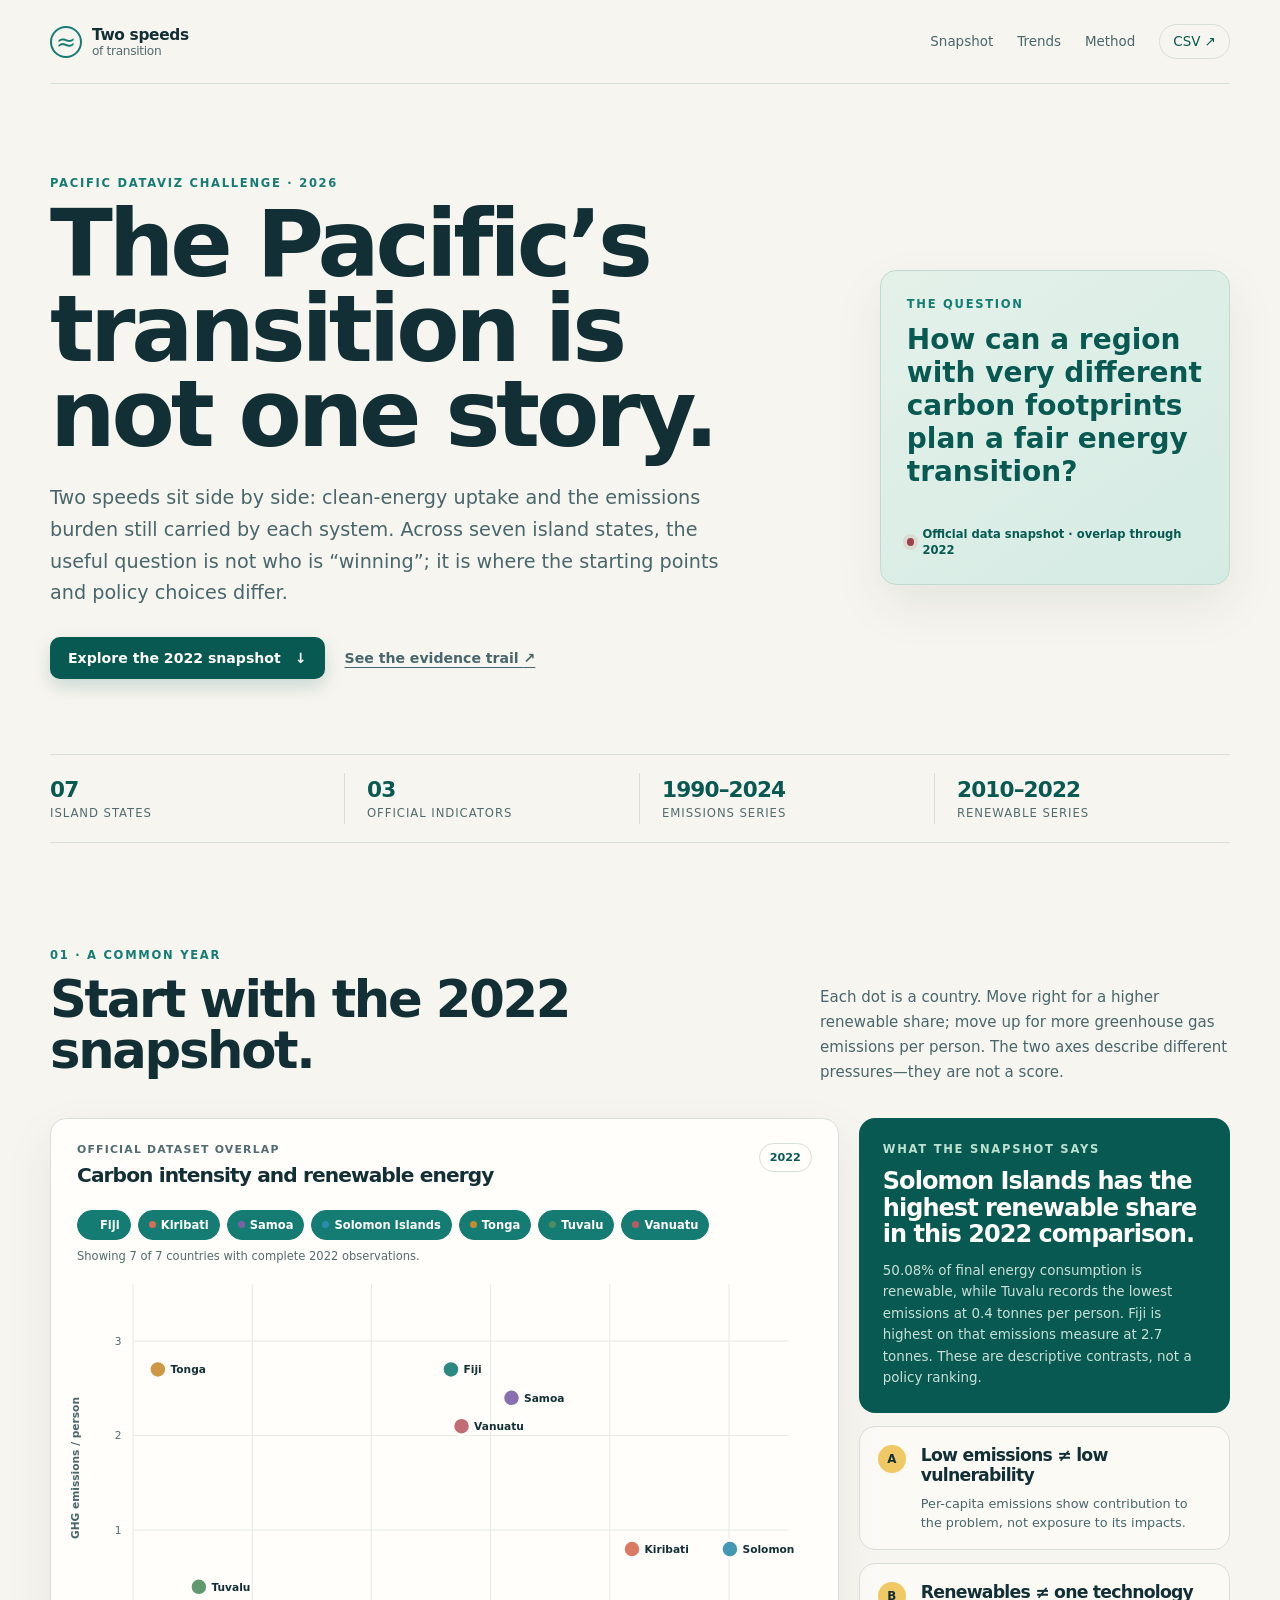
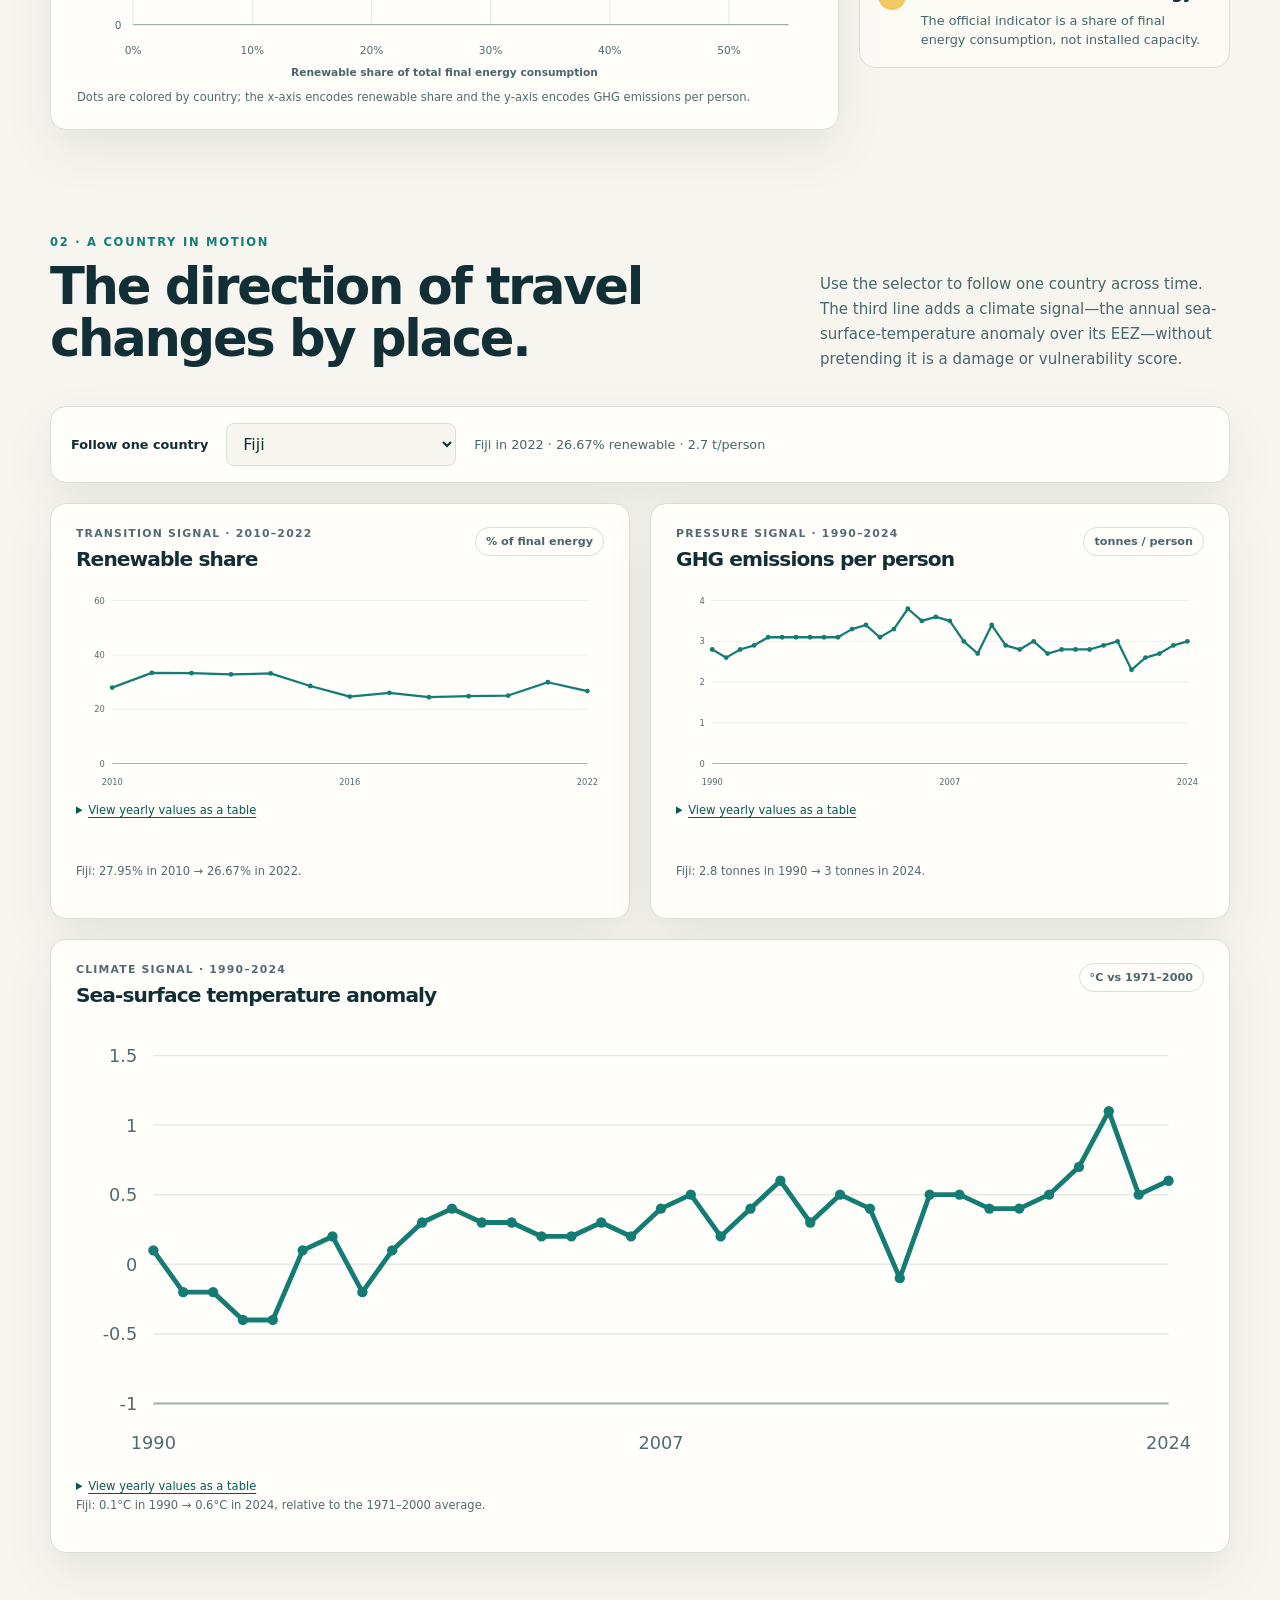
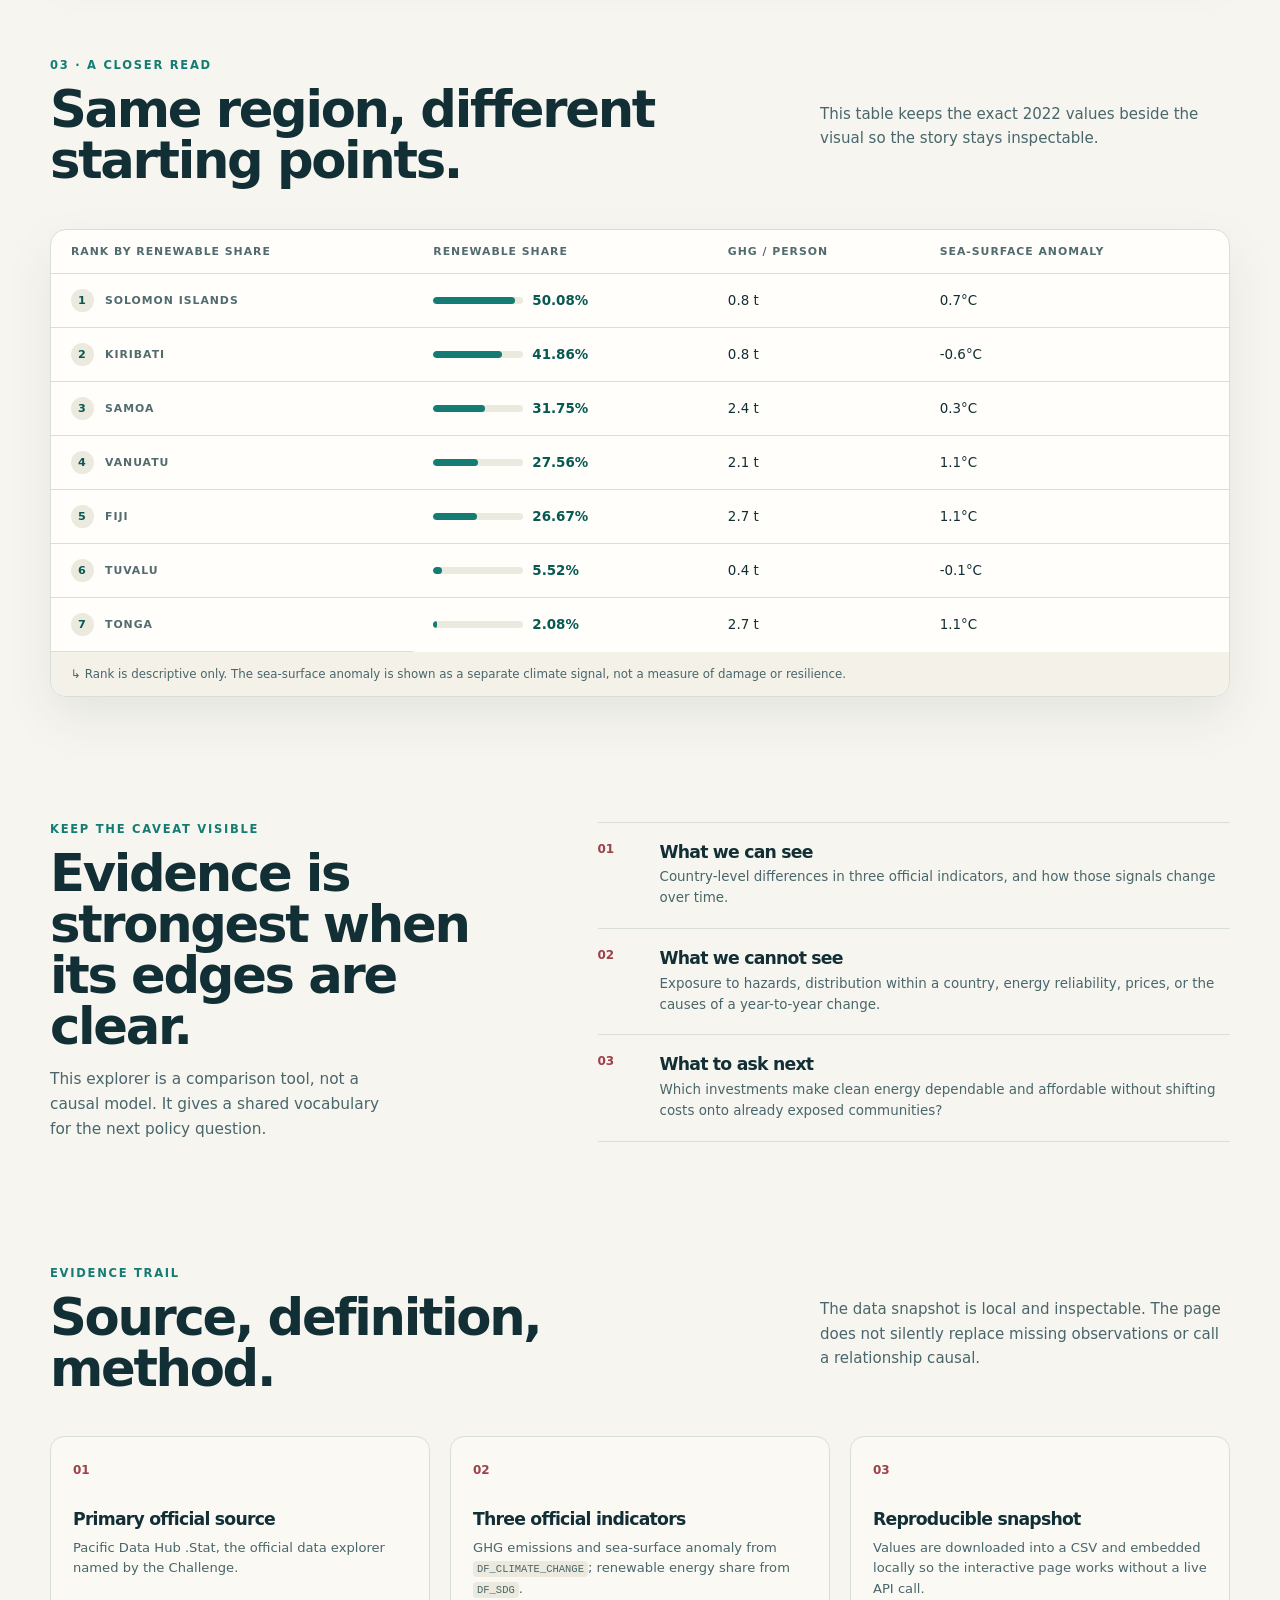
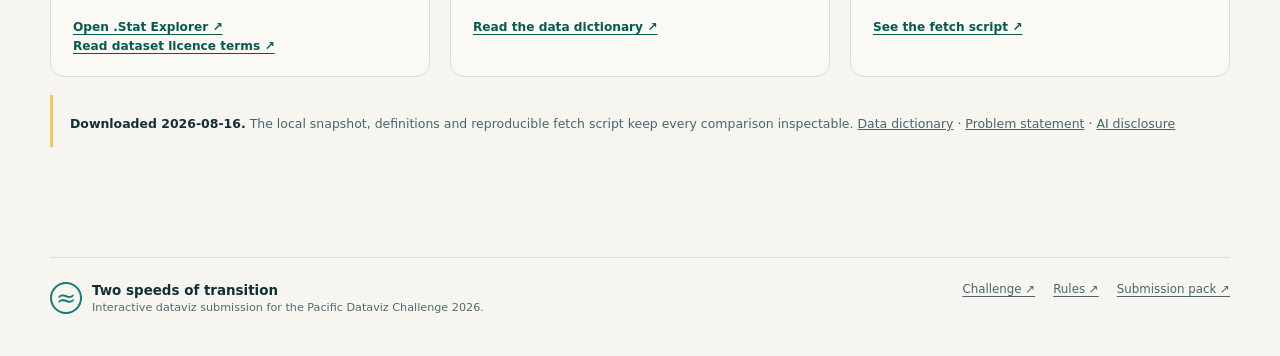
==== src/index.html @ 87bb4f70 "Publish Pacific Dataviz Challenge 2026" ====
<!doctype html>
<html lang="en">
<head>
  <meta charset="utf-8">
  <meta name="viewport" content="width=device-width, initial-scale=1">
  <meta name="description" content="An interactive Pacific climate data story comparing greenhouse gas emissions per capita with renewable energy share.">
  <title>Two speeds of transition | Pacific Dataviz Challenge 2026</title>
  <link rel="stylesheet" href="styles.css">
  <script src="data.js" defer></script>
  <script src="app.js" defer></script>
</head>
<body>
  <a class="skip-link" href="#explorer">Skip to the data story</a>

  <header class="site-header wrapper">
    <a class="brand" href="#top" aria-label="Two speeds of transition home">
      <span class="brand-mark" aria-hidden="true">≈</span>
      <span><strong>Two speeds</strong><small>of transition</small></span>
    </a>
    <nav class="site-nav" aria-label="Primary navigation">
      <a href="#snapshot">Snapshot</a>
      <a href="#trends">Trends</a>
      <a href="#method">Method</a>
      <a class="nav-download" href="../data/pacific_climate_transition.csv" download>CSV ↗</a>
    </nav>
  </header>

  <main id="top">
    <section class="hero wrapper" aria-labelledby="page-title">
      <div class="hero-copy">
        <p class="eyebrow">Pacific Dataviz Challenge · 2026</p>
        <h1 id="page-title">The Pacific’s transition is not one story.</h1>
        <p class="hero-lede">Two speeds sit side by side: clean-energy uptake and the emissions burden still carried by each system. Across seven island states, the useful question is not who is “winning”; it is where the starting points and policy choices differ.</p>
        <div class="hero-actions">
          <a class="button button-primary" href="#snapshot">Explore the 2022 snapshot <span aria-hidden="true">↓</span></a>
          <a class="text-link" href="#method">See the evidence trail <span aria-hidden="true">↗</span></a>
        </div>
      </div>
      <aside class="hero-note" aria-label="The question this visualisation addresses">
        <p class="eyebrow">The question</p>
        <p class="question">How can a region with very different carbon footprints plan a fair energy transition?</p>
        <div class="hero-note-footer"><span class="live-dot" aria-hidden="true"></span> Official data snapshot · overlap through 2022</div>
      </aside>
    </section>

    <section class="proof-strip wrapper" aria-label="Dataset summary">
      <div><strong>07</strong><span>island states</span></div>
      <div><strong>03</strong><span>official indicators</span></div>
      <div><strong>1990–2024</strong><span>emissions series</span></div>
      <div><strong>2010–2022</strong><span>renewable series</span></div>
    </section>

    <div id="explorer" class="wrapper" tabindex="-1">
      <section id="snapshot" class="story-section" aria-labelledby="snapshot-title">
        <div class="section-heading">
          <div>
            <p class="eyebrow">01 · A common year</p>
            <h2 id="snapshot-title">Start with the 2022 snapshot.</h2>
          </div>
          <p class="section-intro">Each dot is a country. Move right for a higher renewable share; move up for more greenhouse gas emissions per person. The two axes describe different pressures—they are not a score.</p>
        </div>

        <div class="story-grid snapshot-grid">
          <article class="panel chart-panel">
            <div class="panel-heading">
              <div><span class="panel-kicker">Official dataset overlap</span><h3>Carbon intensity and renewable energy</h3></div>
              <span class="year-pill">2022</span>
            </div>
            <div id="country-filters" class="country-filters" role="group" aria-label="Highlight countries">
              <span class="chart-loading">Loading country controls…</span>
            </div>
            <p id="snapshot-data-status" class="chart-footnote" role="status" aria-live="polite"></p>
            <div id="scatter-chart" class="chart-shell" aria-live="polite">
              <p class="chart-loading">Loading official observations…</p>
            </div>
            <div class="chart-footnote">Dots are colored by country; the x-axis encodes renewable share and the y-axis encodes GHG emissions per person.</div>
          </article>

          <aside class="insight-stack">
            <article class="insight-card insight-primary">
              <p class="eyebrow">What the snapshot says</p>
              <p id="snapshot-takeaway" class="insight-title" aria-live="polite" aria-atomic="true">Solomon Islands has the highest renewable share in this 2022 comparison.</p>
              <p id="snapshot-detail" aria-live="polite" aria-atomic="true">50.08% of final energy consumption is renewable, while Tuvalu records the lowest emissions at 0.4 tonnes per person. These are descriptive contrasts, not a policy ranking.</p>
            </article>
            <article class="mini-card">
              <span class="mini-index">A</span>
              <div><h3>Low emissions ≠ low vulnerability</h3><p>Per-capita emissions show contribution to the problem, not exposure to its impacts.</p></div>
            </article>
            <article class="mini-card">
              <span class="mini-index">B</span>
              <div><h3>Renewables ≠ one technology</h3><p>The official indicator is a share of final energy consumption, not installed capacity.</p></div>
            </article>
          </aside>
        </div>
      </section>

      <section id="trends" class="story-section" aria-labelledby="trends-title">
        <div class="section-heading">
          <div>
            <p class="eyebrow">02 · A country in motion</p>
            <h2 id="trends-title">The direction of travel changes by place.</h2>
          </div>
          <p class="section-intro">Use the selector to follow one country across time. The third line adds a climate signal—the annual sea-surface-temperature anomaly over its EEZ—without pretending it is a damage or vulnerability score.</p>
        </div>

        <div class="trend-toolbar panel">
          <label for="country-select">Follow one country</label>
          <select id="country-select" aria-label="Choose a country for the trend charts"></select>
            <p id="trend-summary" class="toolbar-summary" aria-live="polite" aria-atomic="true">Loading…</p>
        </div>

        <div class="trend-grid">
          <article class="panel line-panel">
            <div class="panel-heading"><div><span class="panel-kicker">Transition signal · 2010–2022</span><h3>Renewable share</h3></div><span class="unit-pill">% of final energy</span></div>
            <div id="renewable-chart" class="chart-shell chart-shell-small"><p class="chart-loading">Loading trend…</p></div>
            <p id="renewable-caption" class="chart-caption"></p>
          </article>
          <article class="panel line-panel">
            <div class="panel-heading"><div><span class="panel-kicker">Pressure signal · 1990–2024</span><h3>GHG emissions per person</h3></div><span class="unit-pill">tonnes / person</span></div>
            <div id="emissions-chart" class="chart-shell chart-shell-small"><p class="chart-loading">Loading trend…</p></div>
            <p id="emissions-caption" class="chart-caption"></p>
          </article>
          <article class="panel line-panel climate-panel">
            <div class="panel-heading"><div><span class="panel-kicker">Climate signal · 1990–2024</span><h3>Sea-surface temperature anomaly</h3></div><span class="unit-pill">°C vs 1971–2000</span></div>
            <div id="sst-chart" class="chart-shell chart-shell-small"><p class="chart-loading">Loading trend…</p></div>
            <p id="sst-caption" class="chart-caption"></p>
          </article>
        </div>
      </section>

      <section class="story-section" aria-labelledby="comparison-title">
        <div class="section-heading compact-heading">
          <div><p class="eyebrow">03 · A closer read</p><h2 id="comparison-title">Same region, different starting points.</h2></div>
          <p class="section-intro">This table keeps the exact 2022 values beside the visual so the story stays inspectable.</p>
        </div>
        <article class="panel table-panel">
          <div class="table-wrap">
            <table>
              <caption class="sr-only">2022 comparison of renewable energy share and greenhouse gas emissions per capita</caption>
              <thead><tr><th scope="col">Rank by renewable share</th><th scope="col">Renewable share</th><th scope="col">GHG / person</th><th scope="col">Sea-surface anomaly</th></tr></thead>
              <tbody id="comparison-table"><tr><td colspan="4">Loading official observations…</td></tr></tbody>
            </table>
          </div>
          <p class="table-note"><span aria-hidden="true">↳</span> Rank is descriptive only. The sea-surface anomaly is shown as a separate climate signal, not a measure of damage or resilience.</p>
        </article>
      </section>

      <section class="limits-section" aria-labelledby="limits-title">
        <div class="limits-intro"><p class="eyebrow">Keep the caveat visible</p><h2 id="limits-title">Evidence is strongest when its edges are clear.</h2><p>This explorer is a comparison tool, not a causal model. It gives a shared vocabulary for the next policy question.</p></div>
        <div class="limits-list">
          <div class="limit-item"><span>01</span><div><h3>What we can see</h3><p>Country-level differences in three official indicators, and how those signals change over time.</p></div></div>
          <div class="limit-item"><span>02</span><div><h3>What we cannot see</h3><p>Exposure to hazards, distribution within a country, energy reliability, prices, or the causes of a year-to-year change.</p></div></div>
          <div class="limit-item"><span>03</span><div><h3>What to ask next</h3><p>Which investments make clean energy dependable and affordable without shifting costs onto already exposed communities?</p></div></div>
        </div>
      </section>

      <section id="method" class="method-section" aria-labelledby="method-title">
        <div class="section-heading compact-heading">
          <div><p class="eyebrow">Evidence trail</p><h2 id="method-title">Source, definition, method.</h2></div>
          <p class="section-intro">The data snapshot is local and inspectable. The page does not silently replace missing observations or call a relationship causal.</p>
        </div>
        <div class="method-grid">
          <article class="method-card"><span class="method-number">01</span><h3>Primary official source</h3><p>Pacific Data Hub .Stat, the official data explorer named by the Challenge.</p><a href="https://stats.pacificdata.org/" target="_blank" rel="noopener noreferrer">Open .Stat Explorer ↗</a><br><a href="https://pacificdata.org/terms-use" target="_blank" rel="noopener noreferrer">Read dataset licence terms ↗</a></article>
          <article class="method-card"><span class="method-number">02</span><h3>Three official indicators</h3><p>GHG emissions and sea-surface anomaly from <code>DF_CLIMATE_CHANGE</code>; renewable energy share from <code>DF_SDG</code>.</p><a href="../data/data_dictionary.md">Read the data dictionary ↗</a></article>
          <article class="method-card"><span class="method-number">03</span><h3>Reproducible snapshot</h3><p>Values are downloaded into a CSV and embedded locally so the interactive page works without a live API call.</p><a href="../scripts/fetch_official_data.py">See the fetch script ↗</a></article>
        </div>
        <div class="source-callout"><strong>Downloaded <span id="snapshot-date">from the official API</span>.</strong> The local snapshot, definitions and reproducible fetch script keep every comparison inspectable. <span class="evidence-links"><a href="../data/data_dictionary.md">Data dictionary</a> · <a href="../submission/problem-statement.md">Problem statement</a> · <a href="../submission/ai-disclosure.md">AI disclosure</a></span></div>
      </section>
    </div>
  </main>

  <footer class="site-footer wrapper">
    <div><span class="brand-mark" aria-hidden="true">≈</span><strong>Two speeds of transition</strong><p>Interactive dataviz submission for the Pacific Dataviz Challenge 2026.</p></div>
    <div class="footer-links"><a href="https://pacificdatavizchallenge.org/" target="_blank" rel="noopener noreferrer">Challenge ↗</a><a href="https://pacificdatavizchallenge.org/sites/default/files/2026-05/Pacific-Dataviz-Challenge-2026-rules-reglement.pdf" target="_blank" rel="noopener noreferrer">Rules ↗</a><a href="../submission/README.md">Submission pack ↗</a></div>
  </footer>

  <noscript><div class="noscript-note">JavaScript is required for the interactive charts. The local <a href="../data/pacific_climate_transition.csv">CSV snapshot</a> remains available.</div></noscript>
</body>
</html>
---- src/styles.css ----
:root {
  --ink: #122f35;
  --ink-soft: #48666b;
  --muted: #526b6f;
  --paper: #f7f5ef;
  --paper-deep: #ece9df;
  --white: #fffefa;
  --line: #d7dfd8;
  --teal: #147c73;
  --teal-dark: #075951;
  --teal-light: #bde1d1;
  --coral: #9d414b;
  --yellow: #f0c965;
  --shadow: 0 20px 50px rgba(18, 47, 53, .08);
  color: var(--ink);
  background: var(--paper);
  font-family: Inter, ui-sans-serif, system-ui, -apple-system, BlinkMacSystemFont, "Segoe UI", sans-serif;
  font-synthesis: none;
  text-rendering: optimizeLegibility;
}

* { box-sizing: border-box; }
html { scroll-behavior: smooth; }
body { margin: 0; min-width: 320px; background: var(--paper); }
a { color: inherit; }
button, select { font: inherit; }
:focus-visible { outline: 3px solid var(--teal-dark); outline-offset: 3px; }
.wrapper { width: min(1180px, calc(100% - 48px)); margin-inline: auto; }
.sr-only { position: absolute; width: 1px; height: 1px; padding: 0; margin: -1px; overflow: hidden; clip: rect(0, 0, 0, 0); white-space: nowrap; border: 0; }
.skip-link { position: fixed; z-index: 10; left: 12px; top: 12px; padding: 10px 14px; border-radius: 9px; background: var(--ink); color: var(--white); transform: translateY(-150%); }
.skip-link:focus { transform: translateY(0); }

.site-header { display: flex; align-items: center; justify-content: space-between; gap: 28px; padding: 24px 0; border-bottom: 1px solid var(--line); }
.brand { display: inline-flex; gap: 10px; align-items: center; text-decoration: none; letter-spacing: -.02em; }
.brand strong, .brand small { display: block; }
.brand strong { font-size: .96rem; }
.brand small { color: var(--muted); font-size: .76rem; }
.brand-mark { display: inline-grid; place-items: center; width: 32px; height: 32px; border: 2px solid var(--teal); border-radius: 50%; color: var(--teal); font-size: 1.5rem; line-height: 1; }
.site-nav { display: flex; align-items: center; gap: 24px; color: var(--ink-soft); font-size: .84rem; }
.site-nav a { text-decoration: none; }
.site-nav a:hover, .site-nav a:focus-visible, .text-link:hover, .text-link:focus-visible { color: var(--teal); }
.nav-download { padding: 9px 13px; border: 1px solid var(--line); border-radius: 999px; color: var(--teal-dark); }

.hero { display: grid; grid-template-columns: minmax(0, 1.35fr) minmax(280px, .65fr); gap: clamp(42px, 8vw, 110px); align-items: center; padding: 92px 0 75px; }
.eyebrow { margin: 0 0 12px; color: var(--teal); font-size: .72rem; font-weight: 800; letter-spacing: .15em; text-transform: uppercase; }
h1, h2, h3, p { margin-top: 0; }
h1, h2, h3 { letter-spacing: -.045em; }
h1 { max-width: 800px; margin-bottom: 26px; font-size: clamp(3.1rem, 7.2vw, 6.6rem); line-height: .92; }
h2 { margin-bottom: 14px; font-size: clamp(2rem, 4vw, 3.6rem); line-height: 1; }
h3 { margin-bottom: 8px; font-size: 1.08rem; line-height: 1.2; }
.hero-lede { max-width: 670px; margin-bottom: 28px; color: var(--ink-soft); font-size: clamp(1.04rem, 1.5vw, 1.2rem); line-height: 1.65; }
.hero-actions { display: flex; align-items: center; flex-wrap: wrap; gap: 20px; }
.button { display: inline-flex; align-items: center; gap: 14px; padding: 13px 18px; border-radius: 10px; text-decoration: none; font-size: .88rem; font-weight: 750; }
.button-primary { background: var(--teal-dark); color: var(--white); box-shadow: 0 8px 18px rgba(7, 89, 81, .18); }
.button-primary:hover, .button-primary:focus-visible { background: var(--teal); }
.text-link { color: var(--ink-soft); font-size: .88rem; font-weight: 700; text-underline-offset: 4px; }
.hero-note { padding: 26px; border: 1px solid #bddbd0; border-radius: 16px; background: linear-gradient(145deg, #e4f1e9, #d4ebe4); box-shadow: var(--shadow); }
.question { margin-bottom: 38px; color: var(--teal-dark); font-size: clamp(1.35rem, 2.2vw, 1.75rem); font-weight: 750; line-height: 1.18; }
.hero-note-footer { display: flex; align-items: center; gap: 8px; color: var(--teal-dark); font-size: .72rem; font-weight: 700; line-height: 1.4; }
.live-dot { width: 8px; height: 8px; border-radius: 50%; background: var(--coral); box-shadow: 0 0 0 4px rgba(214, 108, 82, .15); }
.proof-strip { display: grid; grid-template-columns: repeat(4, 1fr); padding: 18px 0; border-top: 1px solid var(--line); border-bottom: 1px solid var(--line); }
.proof-strip div { display: grid; gap: 4px; padding: 4px 22px; border-right: 1px solid var(--line); }
.proof-strip div:first-child { padding-left: 0; }
.proof-strip div:last-child { border-right: 0; }
.proof-strip strong { color: var(--teal-dark); font-size: 1.35rem; letter-spacing: -.04em; }
.proof-strip span { color: var(--muted); font-size: .73rem; text-transform: uppercase; letter-spacing: .08em; }

.story-section { padding: 105px 0 0; }
.section-heading { display: flex; justify-content: space-between; align-items: end; gap: 50px; margin-bottom: 28px; }
.section-heading > div { max-width: 650px; }
.section-intro { max-width: 410px; margin-bottom: 6px; color: var(--ink-soft); font-size: .94rem; line-height: 1.65; }
.compact-heading { align-items: center; }
.story-grid { display: grid; grid-template-columns: minmax(0, 1.7fr) minmax(270px, .8fr); gap: 20px; }
.panel { border: 1px solid var(--line); border-radius: 16px; background: var(--white); box-shadow: var(--shadow); }
.chart-panel { min-width: 0; padding: 24px 26px 22px; }
.panel-heading { display: flex; align-items: start; justify-content: space-between; gap: 18px; }
.panel-kicker { display: block; margin-bottom: 7px; color: var(--muted); font-size: .68rem; font-weight: 800; letter-spacing: .11em; text-transform: uppercase; }
.panel-heading h3 { margin-bottom: 0; font-size: 1.26rem; }
.year-pill, .unit-pill { flex: 0 0 auto; padding: 7px 10px; border: 1px solid var(--line); border-radius: 999px; color: var(--teal-dark); font-size: .7rem; font-weight: 800; }
.unit-pill { color: var(--ink-soft); font-weight: 650; }
.country-filters { display: flex; flex-wrap: wrap; gap: 7px; margin: 22px 0 8px; }
.country-filter { cursor: pointer; padding: 7px 10px; border: 1px solid var(--line); border-radius: 999px; background: var(--paper); color: var(--ink-soft); font-size: .72rem; font-weight: 750; transition: .15s ease; }
.country-filter:hover, .country-filter:focus-visible { border-color: var(--teal); color: var(--teal-dark); }
.country-filter[aria-pressed="true"] { border-color: var(--teal); background: var(--teal); color: var(--white); }
.filter-dot { display: inline-block; width: 7px; height: 7px; margin: 0 5px 1px 0; border-radius: 50%; }
.chart-shell { min-height: 420px; }
.chart-shell-small { min-height: 275px; margin-top: 13px; }
.chart-shell svg { display: block; width: 100%; height: auto; overflow: visible; }
.chart-loading, .chart-empty { display: grid; min-height: 220px; place-items: center; color: var(--muted); font-size: .84rem; text-align: center; }
.chart-footnote, .chart-caption { margin: 4px 0 0; color: var(--muted); font-size: .72rem; line-height: 1.55; }
.chart-gap-note { margin: 0 0 8px; color: var(--coral); font-size: .72rem; line-height: 1.45; }
.legend-dot { display: inline-block; width: 8px; height: 8px; margin: 0 4px 1px 0; border-radius: 50%; }
.legend-dot-teal { background: var(--teal); }
.legend-dot-coral { background: var(--coral); }
.legend-separator { padding: 0 7px; color: var(--line); }
.insight-stack { display: grid; align-content: start; gap: 13px; }
.insight-card, .mini-card { border-radius: 16px; }
.insight-primary { padding: 24px; background: var(--teal-dark); color: var(--white); }
.insight-primary .eyebrow { color: var(--teal-light); }
.insight-title { margin-bottom: 12px; color: var(--white); font-size: 1.5rem; font-weight: 760; letter-spacing: -.04em; line-height: 1.1; }
.insight-primary p:last-child { margin-bottom: 0; color: #c9dfd7; font-size: .84rem; line-height: 1.6; }
.mini-card { display: grid; grid-template-columns: 30px 1fr; gap: 13px; padding: 18px 18px 17px; border: 1px solid var(--line); background: rgba(255, 254, 250, .6); }
.mini-card p { margin-bottom: 0; color: var(--ink-soft); font-size: .8rem; line-height: 1.5; }
.mini-index { display: grid; place-items: center; width: 28px; height: 28px; border-radius: 50%; background: var(--yellow); color: var(--ink); font-size: .74rem; font-weight: 850; }

.trend-toolbar { display: grid; grid-template-columns: auto 230px 1fr; gap: 18px; align-items: center; padding: 16px 20px; margin-bottom: 20px; }
.trend-toolbar label { font-size: .8rem; font-weight: 800; }
.trend-toolbar select { width: 100%; padding: 10px 12px; border: 1px solid var(--line); border-radius: 8px; background: var(--paper); color: var(--ink); }
.toolbar-summary { margin: 0; color: var(--ink-soft); font-size: .8rem; }
.trend-grid, .method-grid { display: grid; grid-template-columns: repeat(2, minmax(0, 1fr)); gap: 20px; }
.climate-panel { grid-column: span 2; }
.line-panel { min-width: 0; padding: 23px 25px 18px; }
.line-panel .chart-caption { min-height: 37px; }
.accessible-data { margin-top: 8px; color: var(--teal-dark); font-size: .72rem; }
.accessible-data summary { cursor: pointer; text-underline-offset: 3px; text-decoration: underline; }
.accessible-data table { margin-top: 10px; font-size: .74rem; }
.accessible-data th, .accessible-data td { padding: 7px 9px; }

.table-panel { overflow: hidden; }
.table-wrap { overflow-x: auto; }
table { width: 100%; border-collapse: collapse; font-size: .84rem; }
th, td { padding: 15px 20px; border-bottom: 1px solid var(--line); text-align: left; white-space: nowrap; }
th { color: var(--muted); font-size: .68rem; letter-spacing: .09em; text-transform: uppercase; }
tbody tr:last-child td { border-bottom: 0; }
tbody tr:hover { background: #f4f7f0; }
.rank-name { display: flex; align-items: center; gap: 11px; font-weight: 780; }
.rank-number { display: inline-grid; place-items: center; width: 23px; height: 23px; border-radius: 50%; background: var(--paper-deep); color: var(--teal-dark); font-size: .7rem; }
.value-strong { color: var(--teal-dark); font-weight: 850; }
.bar-track { display: inline-block; width: 90px; height: 7px; margin-right: 9px; overflow: hidden; vertical-align: middle; border-radius: 999px; background: var(--paper-deep); }
.bar-fill { display: block; height: 100%; border-radius: inherit; background: var(--teal); }
.table-note { margin: 0; padding: 15px 20px; background: #f4f1e8; color: var(--ink-soft); font-size: .74rem; }

.limits-section { display: grid; grid-template-columns: minmax(260px, .85fr) minmax(0, 1.15fr); gap: 80px; padding: 125px 0 0; }
.limits-intro p:last-child { max-width: 330px; color: var(--ink-soft); font-size: .96rem; line-height: 1.65; }
.limits-list { border-top: 1px solid var(--line); }
.limit-item { display: grid; grid-template-columns: 50px 1fr; gap: 12px; padding: 19px 0; border-bottom: 1px solid var(--line); }
.limit-item > span { color: var(--coral); font-size: .75rem; font-weight: 850; }
.limit-item h3 { margin-bottom: 5px; }
.limit-item p { margin-bottom: 0; color: var(--ink-soft); font-size: .84rem; line-height: 1.55; }

.method-section { padding: 108px 0 110px; }
.method-grid { grid-template-columns: repeat(3, minmax(0, 1fr)); }
.method-card { min-height: 210px; padding: 22px; border: 1px solid var(--line); border-radius: 14px; background: rgba(255, 254, 250, .54); }
.method-number { display: inline-block; margin-bottom: 32px; color: var(--coral); font-size: .75rem; font-weight: 850; }
.method-card p { min-height: 66px; margin-bottom: 12px; color: var(--ink-soft); font-size: .82rem; line-height: 1.55; }
.method-card a { color: var(--teal-dark); font-size: .76rem; font-weight: 800; text-underline-offset: 3px; }
code { padding: 2px 4px; border-radius: 4px; background: var(--paper-deep); font-size: .8em; }
.source-callout { margin-top: 18px; padding: 14px 17px; border-left: 3px solid var(--yellow); color: var(--ink-soft); font-size: .78rem; line-height: 1.55; }
.source-callout strong { color: var(--ink); }
.evidence-links { display: inline-block; margin-top: 5px; }

.site-footer { display: flex; justify-content: space-between; gap: 30px; padding: 24px 0 42px; border-top: 1px solid var(--line); color: var(--ink-soft); }
.site-footer > div:first-child { display: grid; grid-template-columns: 32px 1fr; column-gap: 10px; align-items: center; }
.site-footer .brand-mark { grid-row: span 2; }
.site-footer strong { color: var(--ink); font-size: .84rem; }
.site-footer p { grid-column: 2; margin: 2px 0 0; color: var(--muted); font-size: .7rem; }
.footer-links { display: flex; align-items: start; gap: 18px; font-size: .74rem; }
.footer-links a { text-underline-offset: 3px; }
.noscript-note { position: fixed; inset: auto 12px 12px; z-index: 5; padding: 13px 16px; border-radius: 9px; background: var(--ink); color: var(--white); font-size: .82rem; }

.chart-grid-line { stroke: #e5eae4; stroke-width: 1; }
.axis-line { stroke: #9eb2ae; stroke-width: 1.2; }
.axis-label { fill: #526b6f; font-size: 11px; }
.axis-label-center { text-anchor: middle; }
.axis-label-end { text-anchor: end; }
.axis-title { fill: #48666b; font-size: 11px; font-weight: 700; }
.axis-y-title { transform: rotate(-90deg); transform-origin: 16px 210px; }
.point-label { fill: #122f35; font-size: 11px; font-weight: 800; }

@media (max-width: 850px) {
  .hero, .story-grid, .limits-section { grid-template-columns: 1fr; }
  .hero { gap: 32px; padding-top: 64px; }
  .section-heading { display: block; }
  .section-intro { max-width: 620px; margin-top: 16px; }
  .insight-stack { grid-template-columns: repeat(3, 1fr); }
  .insight-primary { grid-column: span 3; }
  .limits-section { gap: 38px; }
  .limits-intro p:last-child { max-width: 600px; }
}
@media (max-width: 650px) {
  .wrapper { width: min(100% - 30px, 1180px); }
  .site-header { align-items: start; }
  .site-nav { flex-wrap: wrap; justify-content: end; gap: 10px 14px; }
  h1 { font-size: clamp(2.8rem, 15vw, 4.6rem); }
  .proof-strip { grid-template-columns: repeat(2, 1fr); gap: 14px 0; }
  .proof-strip div:nth-child(2) { border-right: 0; }
  .proof-strip div:nth-child(3) { padding-left: 0; }
  .proof-strip div:nth-child(-n+2) { padding-bottom: 13px; border-bottom: 1px solid var(--line); }
  .chart-panel, .line-panel { padding: 18px 15px 16px; }
  .chart-shell { min-height: 300px; }
  .chart-shell-small { min-height: 230px; }
  .insight-stack, .trend-grid, .method-grid { grid-template-columns: 1fr; }
  .insight-primary { grid-column: auto; }
  .climate-panel { grid-column: auto; }
  .trend-toolbar { grid-template-columns: 1fr; gap: 9px; }
  .toolbar-summary { margin-top: 3px; }
  .limits-section { padding-top: 85px; }
  .method-section { padding: 85px 0 75px; }
  .site-footer { display: block; }
  .footer-links { margin-top: 25px; flex-wrap: wrap; }
}

@media print {
  :root { --paper: #fff; --white: #fff; --shadow: none; }
  .site-header, .hero-actions, .country-filters, .trend-toolbar, .footer-links, .nav-download { display: none; }
  .hero { padding: 35px 0 28px; }
  .story-section, .limits-section, .method-section { padding-top: 38px; }
  .panel, .hero-note, .method-card { box-shadow: none; break-inside: avoid; }
  .snapshot-grid, .trend-grid, .method-grid { grid-template-columns: 1fr 1fr; }
  .site-footer { padding-bottom: 20px; }
  a { text-decoration: none; }
}

@media (prefers-reduced-motion: reduce) {
  html { scroll-behavior: auto; }
  .country-filter { transition: none; }
}
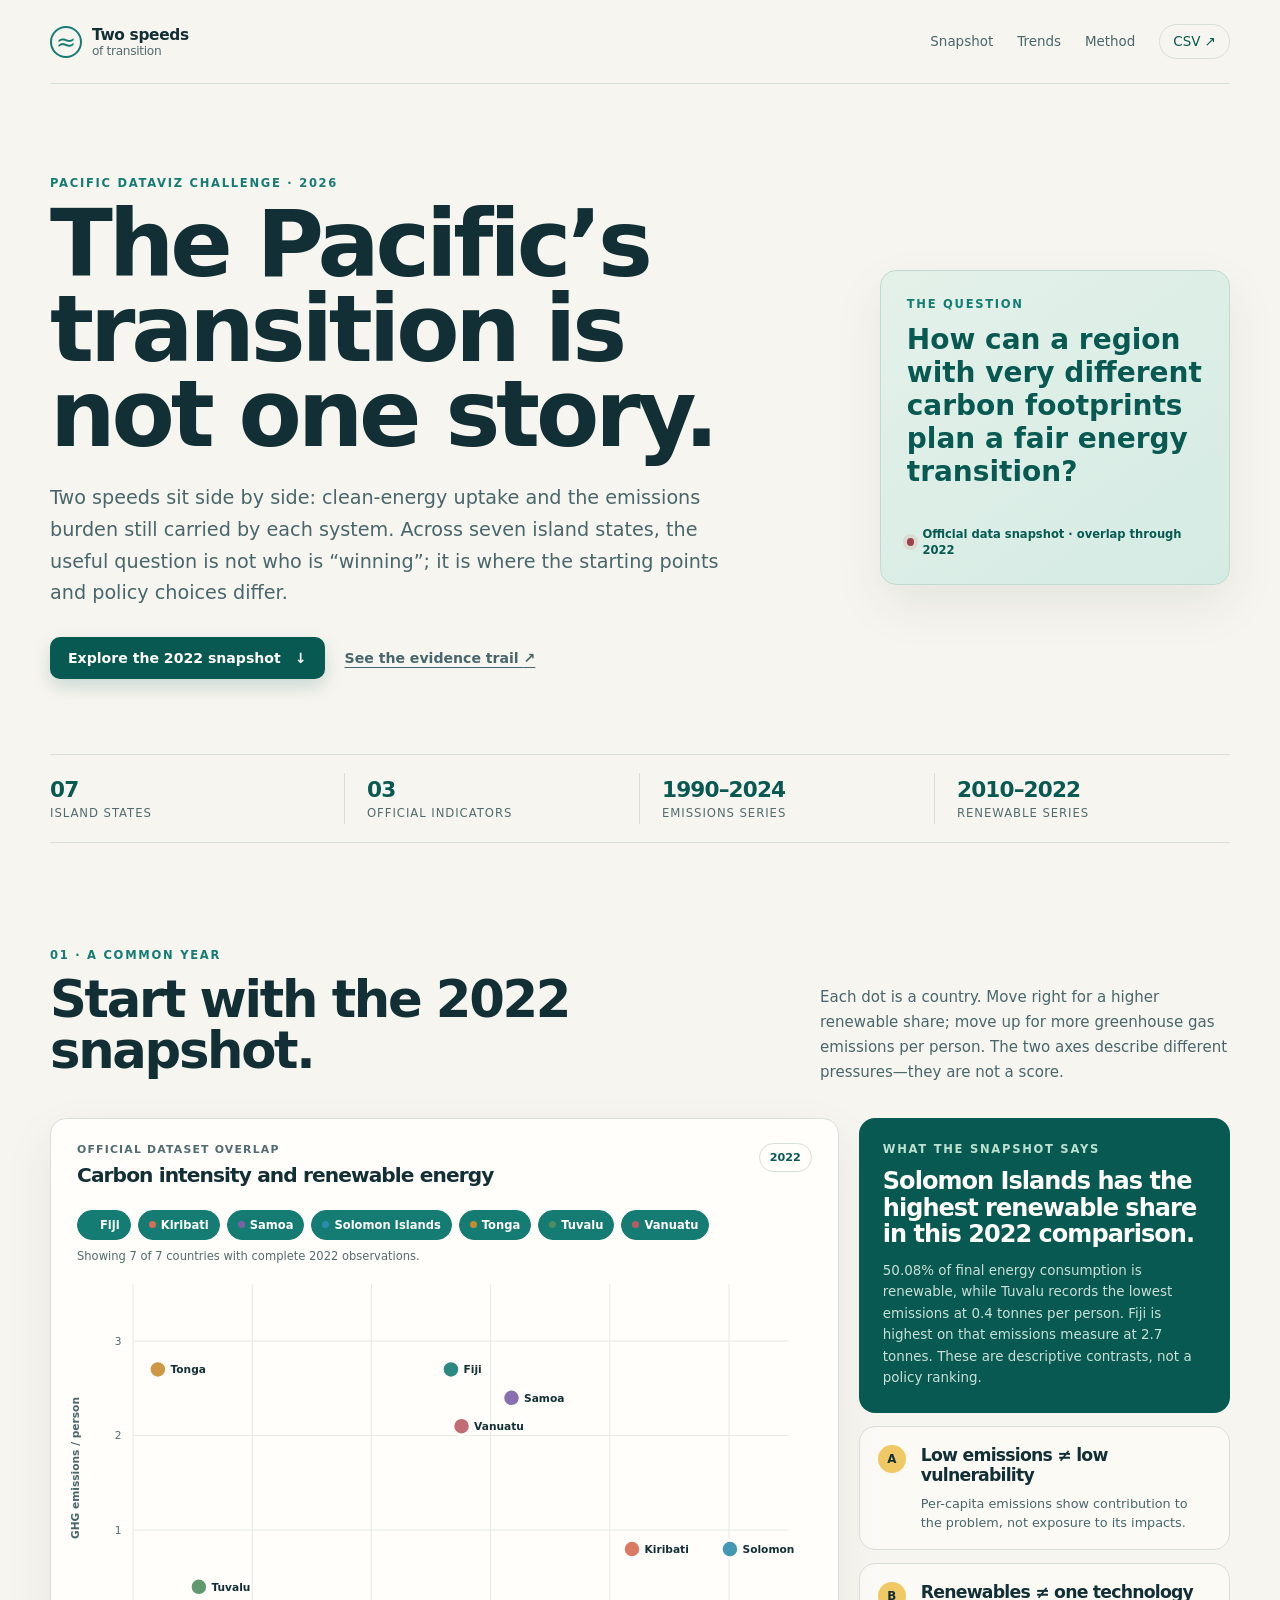
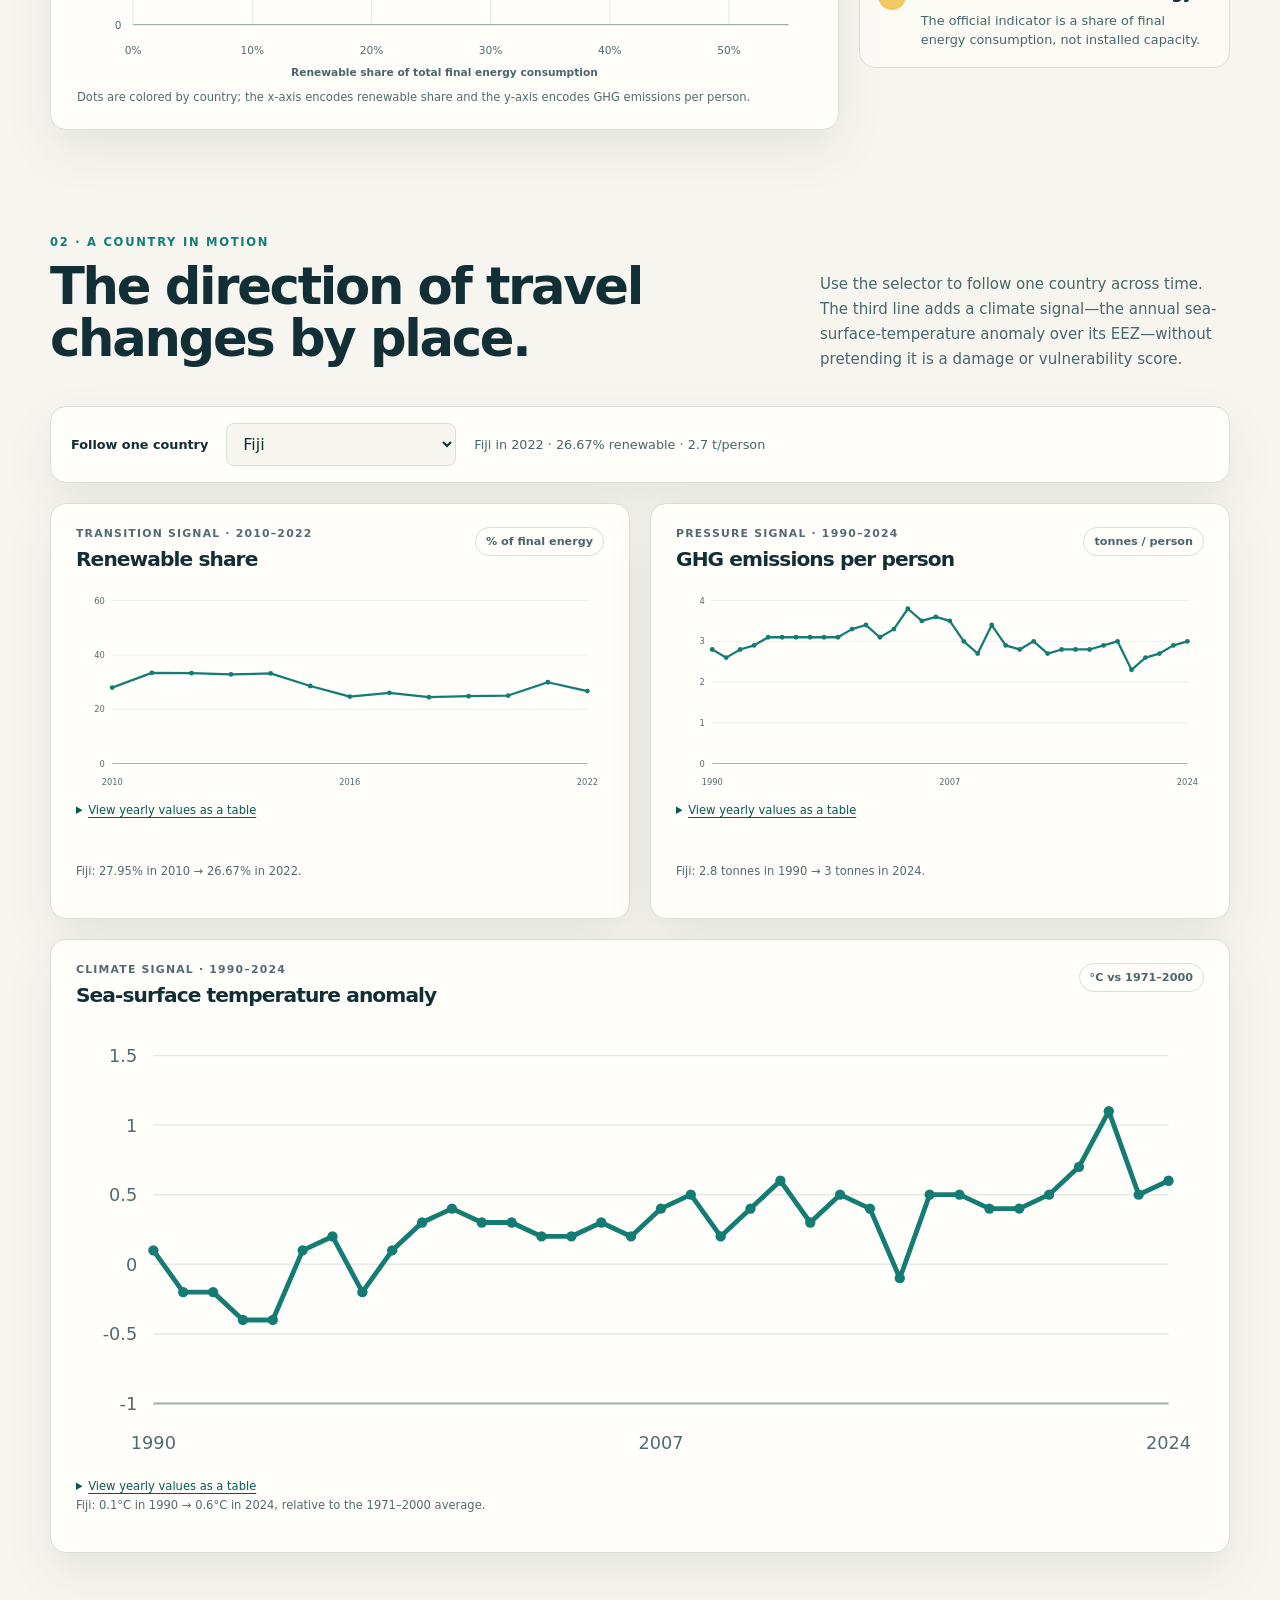
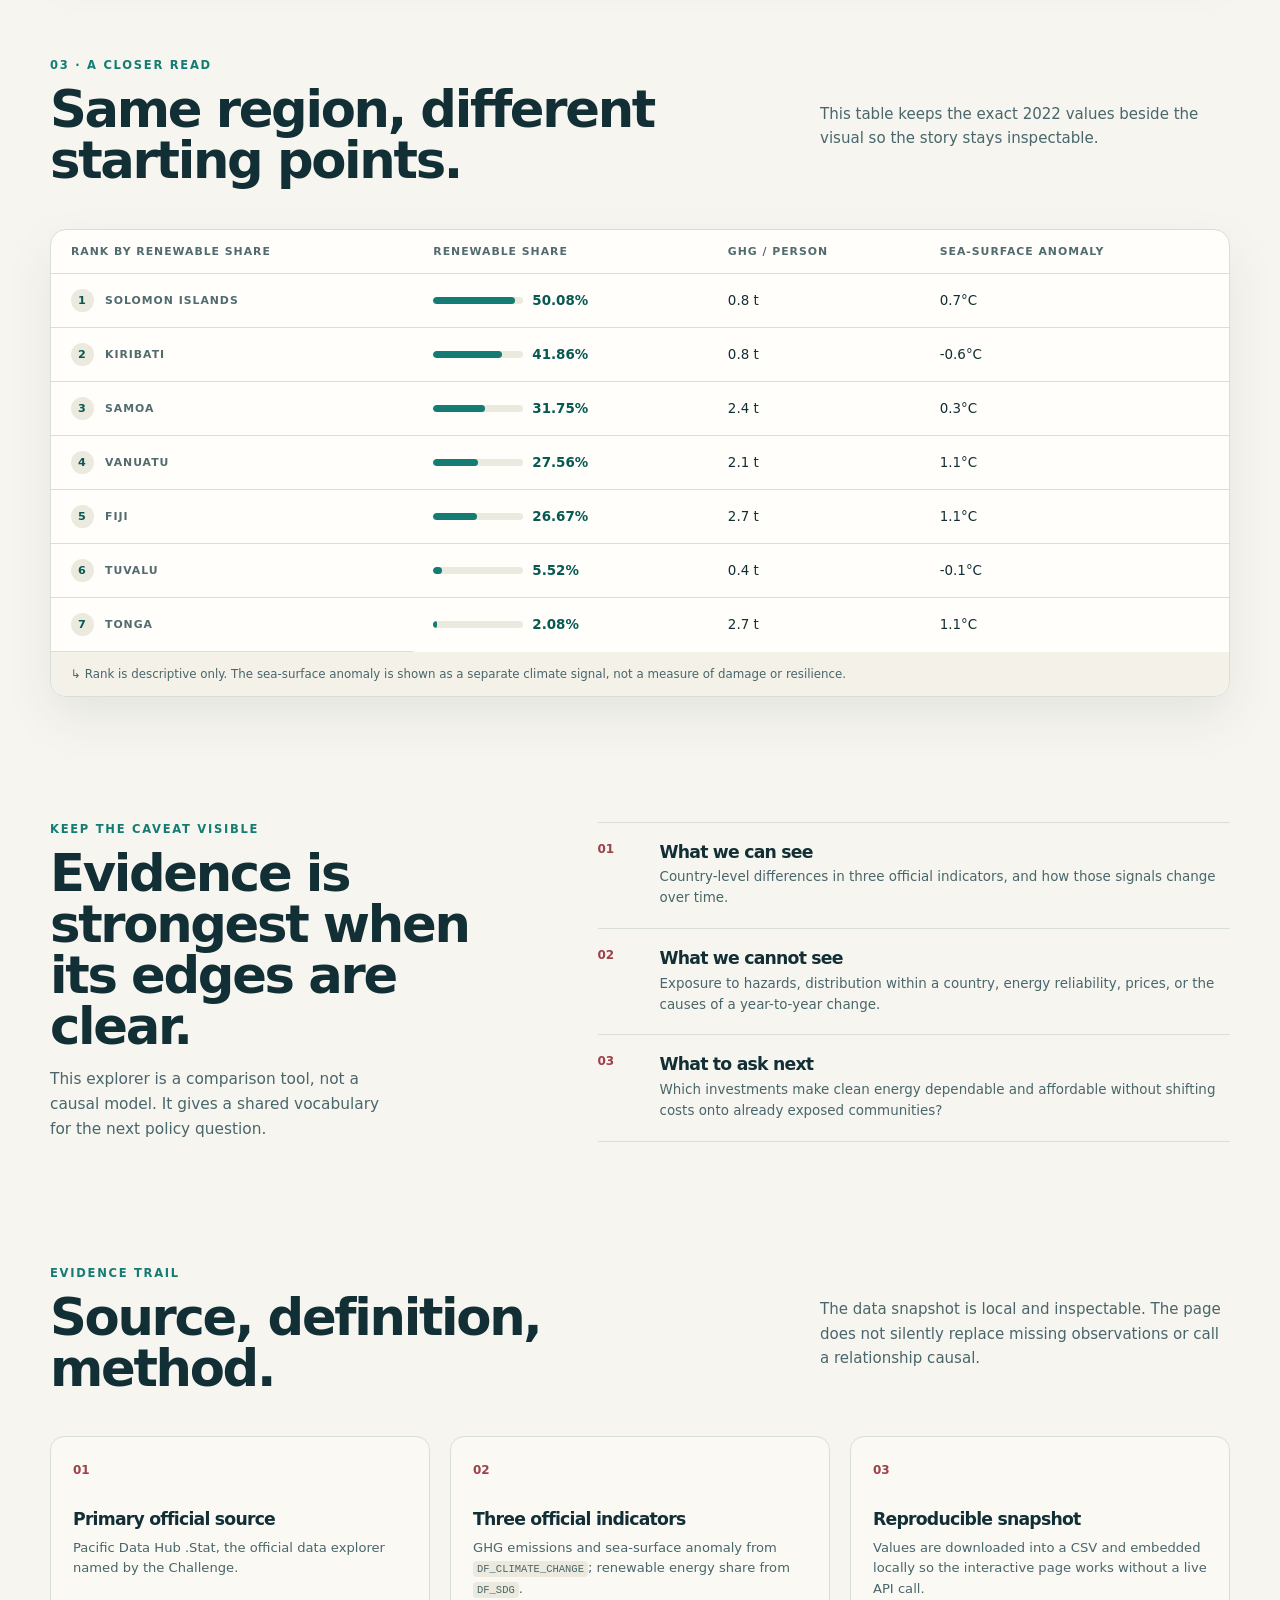
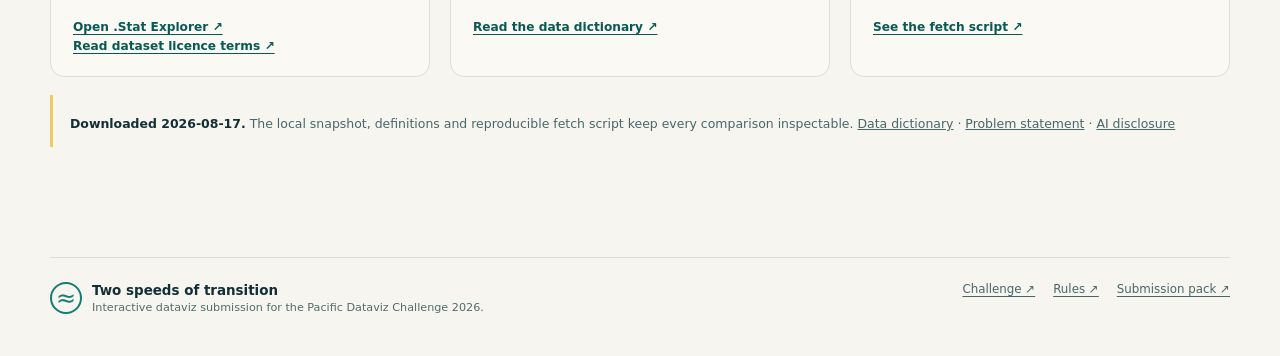
==== commit 96674cfa: "Harden delivery copy and record browser QA" ====
--- a/src/index.html
+++ b/src/index.html
@@ -3,6 +3,7 @@
 <head>
   <meta charset="utf-8">
   <meta name="viewport" content="width=device-width, initial-scale=1">
+  <meta name="google" content="notranslate">
   <meta name="description" content="An interactive Pacific climate data story comparing greenhouse gas emissions per capita with renewable energy share.">
   <title>Two speeds of transition | Pacific Dataviz Challenge 2026</title>
   <link rel="stylesheet" href="styles.css">
@@ -67,11 +68,11 @@
               <span class="year-pill">2022</span>
             </div>
             <div id="country-filters" class="country-filters" role="group" aria-label="Highlight countries">
-              <span class="chart-loading">Loading country controls…</span>
+              <span class="chart-loading">Interactive country filters require JavaScript; the CSV snapshot remains available below.</span>
             </div>
             <p id="snapshot-data-status" class="chart-footnote" role="status" aria-live="polite"></p>
             <div id="scatter-chart" class="chart-shell" aria-live="polite">
-              <p class="chart-loading">Loading official observations…</p>
+              <p class="chart-loading">Interactive chart requires JavaScript; open the CSV snapshot below to inspect the observations.</p>
             </div>
             <div class="chart-footnote">Dots are colored by country; the x-axis encodes renewable share and the y-axis encodes GHG emissions per person.</div>
           </article>
@@ -106,23 +107,23 @@
         <div class="trend-toolbar panel">
           <label for="country-select">Follow one country</label>
           <select id="country-select" aria-label="Choose a country for the trend charts"></select>
-            <p id="trend-summary" class="toolbar-summary" aria-live="polite" aria-atomic="true">Loading…</p>
+            <p id="trend-summary" class="toolbar-summary" aria-live="polite" aria-atomic="true">Interactive trends require JavaScript; open the CSV snapshot below to inspect the observations.</p>
         </div>
 
         <div class="trend-grid">
           <article class="panel line-panel">
             <div class="panel-heading"><div><span class="panel-kicker">Transition signal · 2010–2022</span><h3>Renewable share</h3></div><span class="unit-pill">% of final energy</span></div>
-            <div id="renewable-chart" class="chart-shell chart-shell-small"><p class="chart-loading">Loading trend…</p></div>
+            <div id="renewable-chart" class="chart-shell chart-shell-small"><p class="chart-loading">Interactive chart requires JavaScript; open the CSV snapshot below to inspect the observations.</p></div>
             <p id="renewable-caption" class="chart-caption"></p>
           </article>
           <article class="panel line-panel">
             <div class="panel-heading"><div><span class="panel-kicker">Pressure signal · 1990–2024</span><h3>GHG emissions per person</h3></div><span class="unit-pill">tonnes / person</span></div>
-            <div id="emissions-chart" class="chart-shell chart-shell-small"><p class="chart-loading">Loading trend…</p></div>
+            <div id="emissions-chart" class="chart-shell chart-shell-small"><p class="chart-loading">Interactive chart requires JavaScript; open the CSV snapshot below to inspect the observations.</p></div>
             <p id="emissions-caption" class="chart-caption"></p>
           </article>
           <article class="panel line-panel climate-panel">
             <div class="panel-heading"><div><span class="panel-kicker">Climate signal · 1990–2024</span><h3>Sea-surface temperature anomaly</h3></div><span class="unit-pill">°C vs 1971–2000</span></div>
-            <div id="sst-chart" class="chart-shell chart-shell-small"><p class="chart-loading">Loading trend…</p></div>
+            <div id="sst-chart" class="chart-shell chart-shell-small"><p class="chart-loading">Interactive chart requires JavaScript; open the CSV snapshot below to inspect the observations.</p></div>
             <p id="sst-caption" class="chart-caption"></p>
           </article>
         </div>
@@ -138,7 +139,7 @@
             <table>
               <caption class="sr-only">2022 comparison of renewable energy share and greenhouse gas emissions per capita</caption>
               <thead><tr><th scope="col">Rank by renewable share</th><th scope="col">Renewable share</th><th scope="col">GHG / person</th><th scope="col">Sea-surface anomaly</th></tr></thead>
-              <tbody id="comparison-table"><tr><td colspan="4">Loading official observations…</td></tr></tbody>
+              <tbody id="comparison-table"><tr><td colspan="4">Interactive table requires JavaScript; open the CSV snapshot below to inspect the observations.</td></tr></tbody>
             </table>
           </div>
           <p class="table-note"><span aria-hidden="true">↳</span> Rank is descriptive only. The sea-surface anomaly is shown as a separate climate signal, not a measure of damage or resilience.</p>
